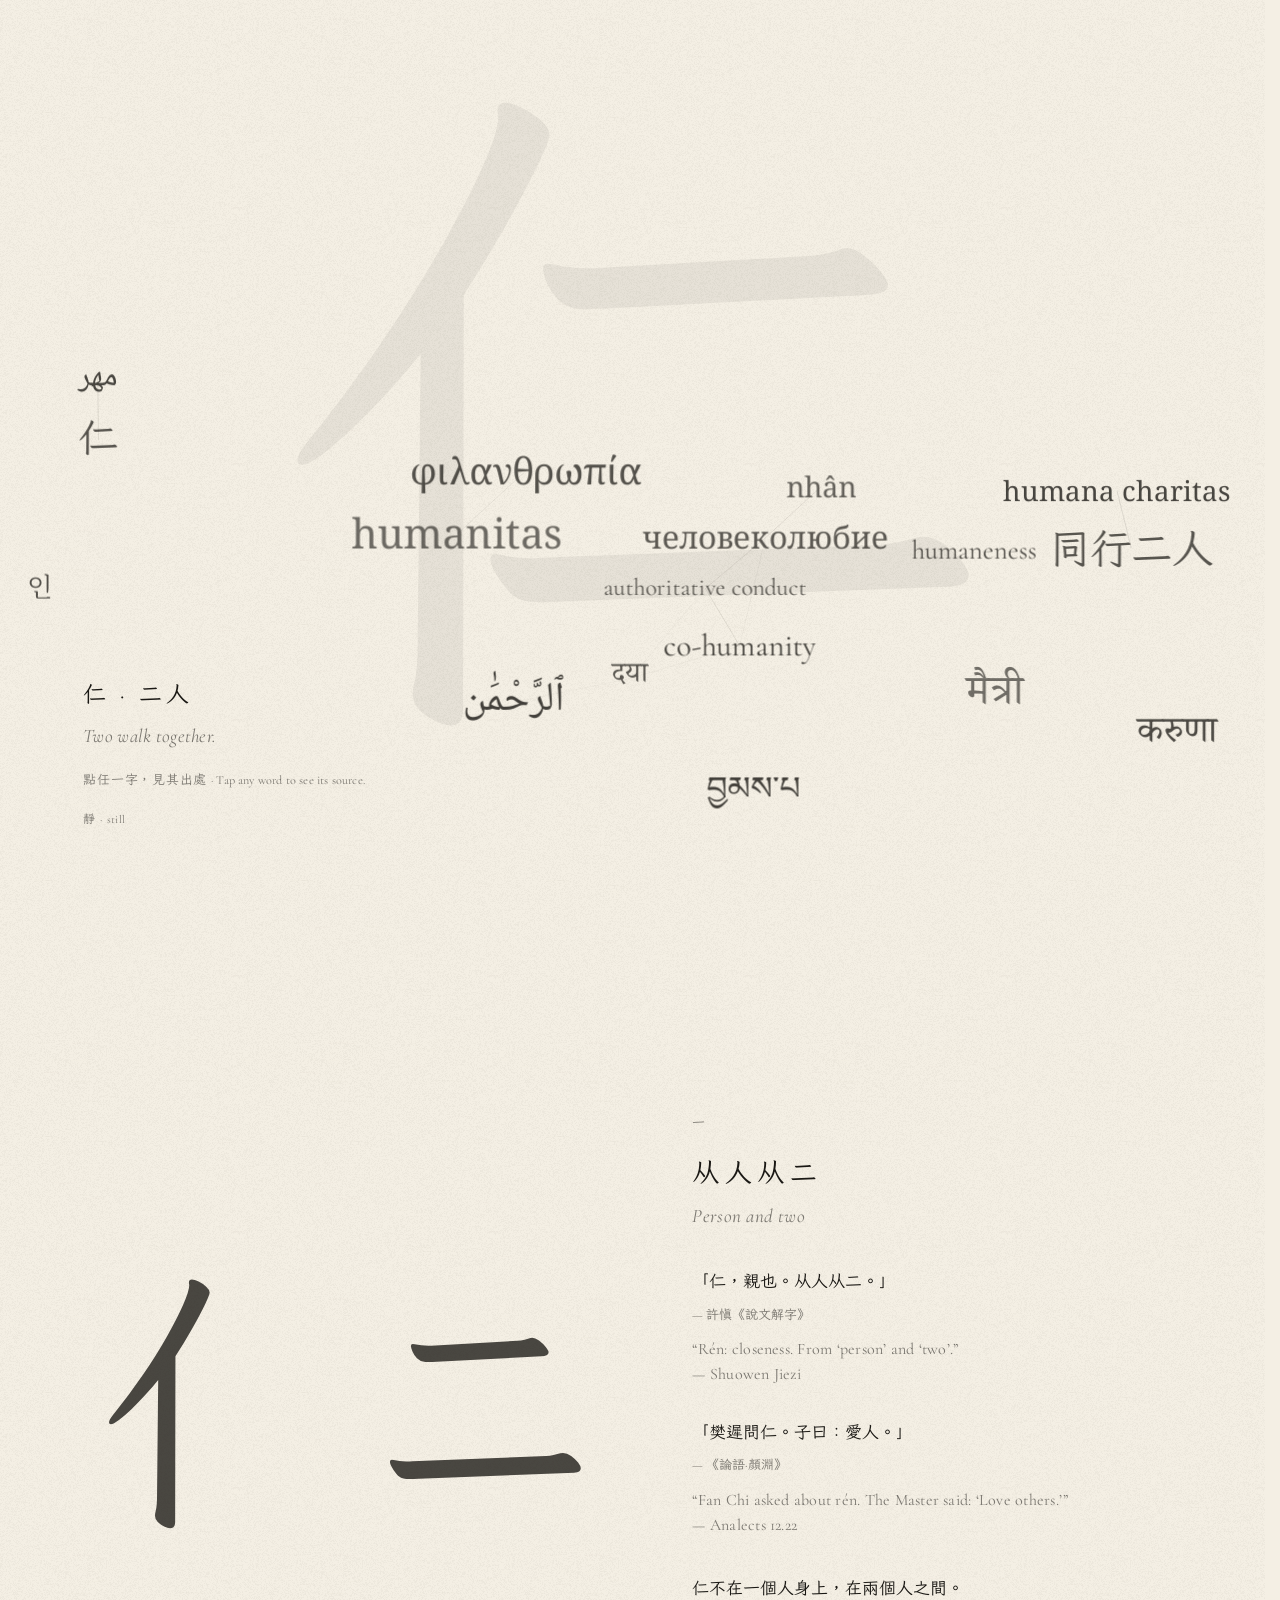
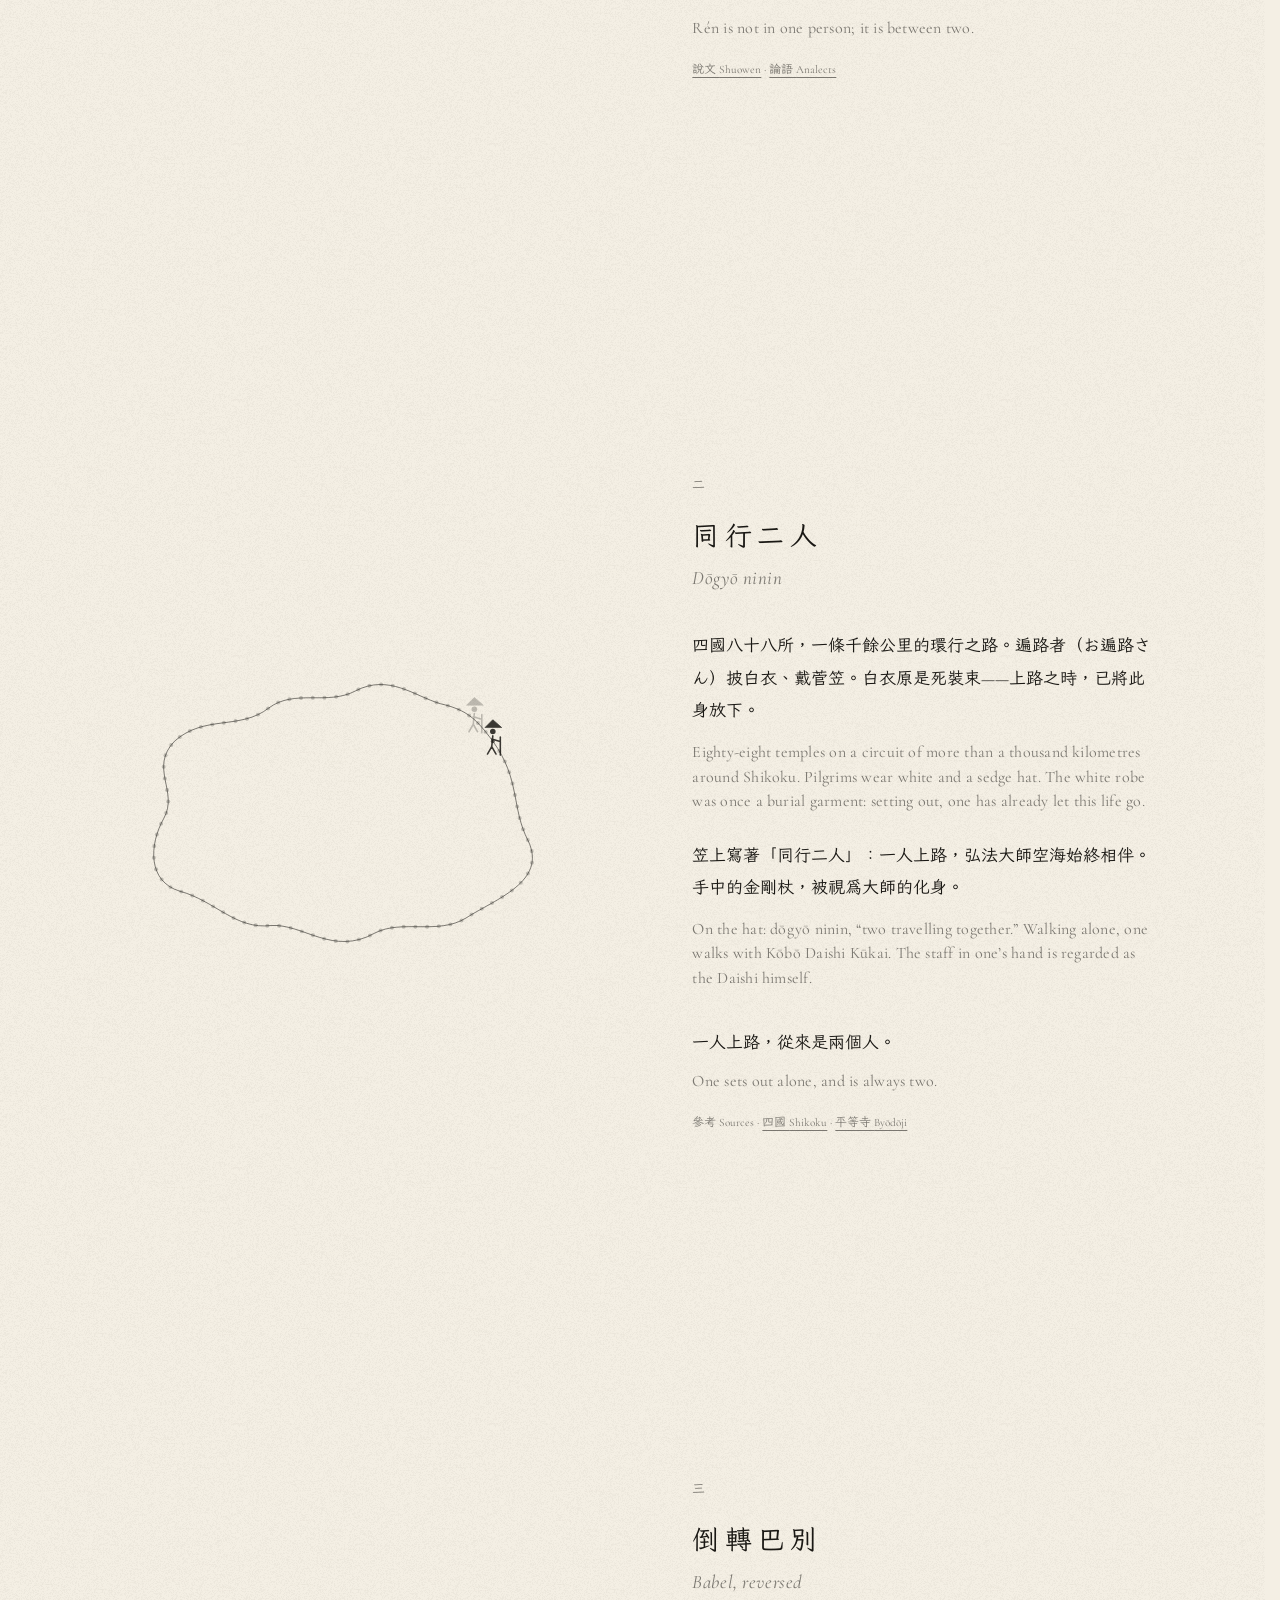
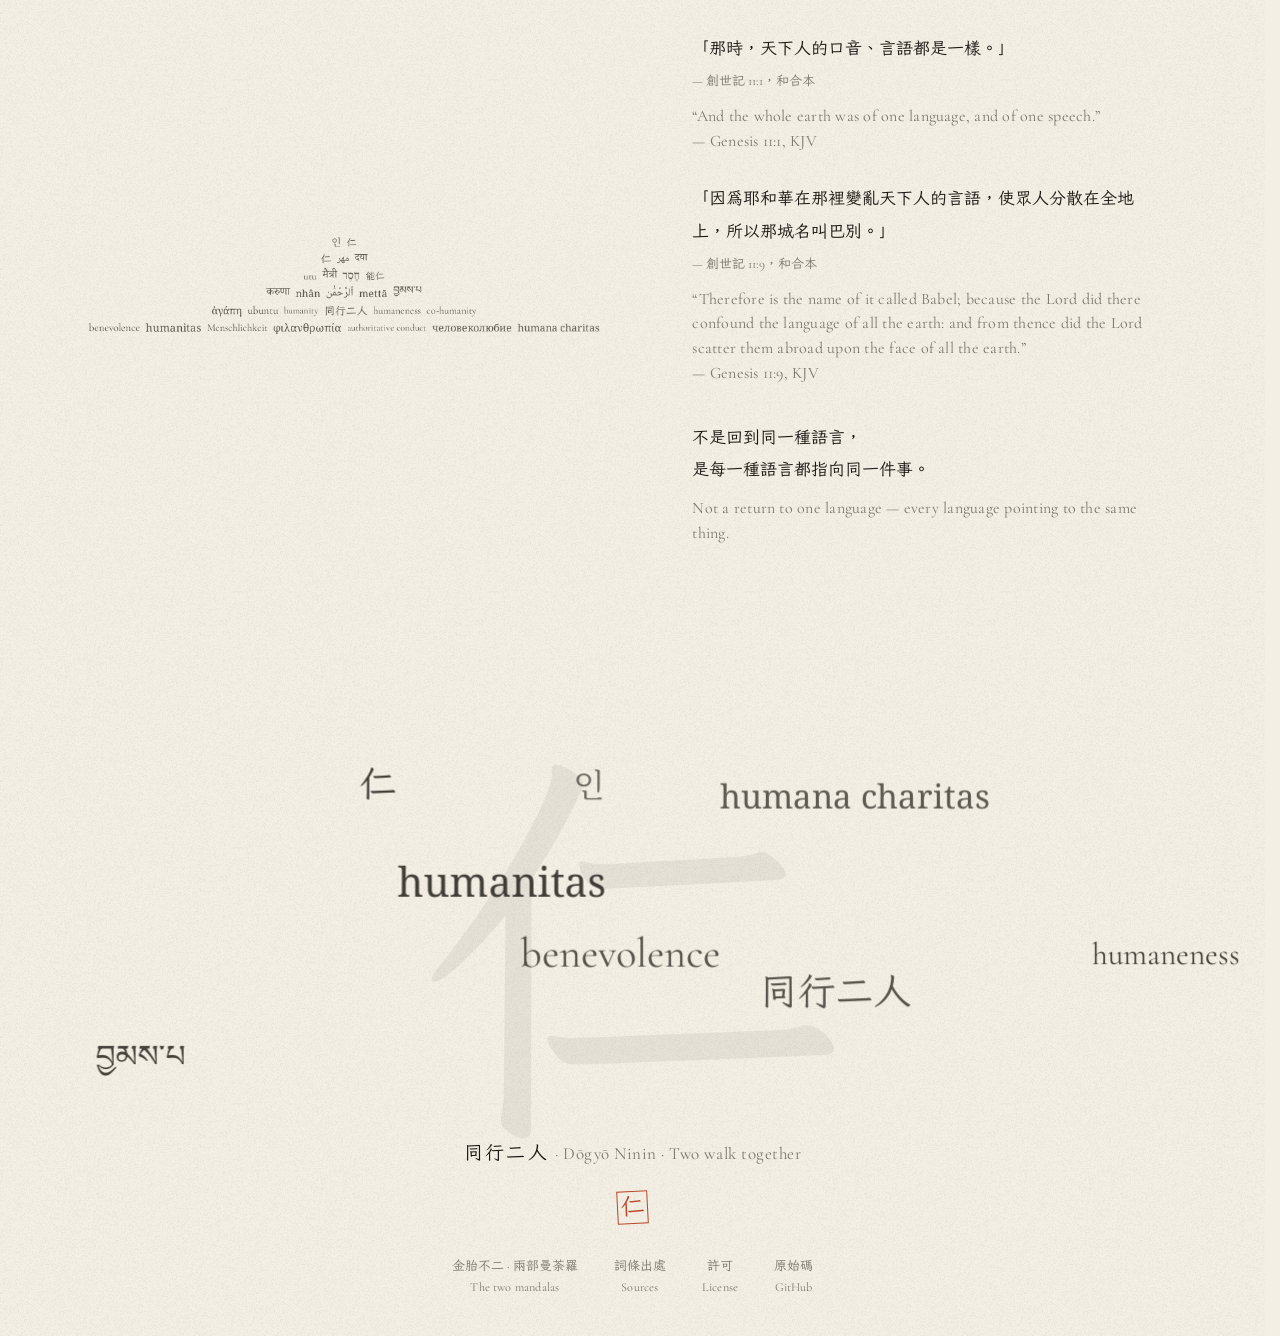
==== index.html @ 0b252ec6 "仁 · 二人：首版單頁與 28 條查證詞條 - 沉石首屏：沉於紙下的「仁」、DOM 浮字、細墨相遇線、靠近則諸語聚來、仁字浮現 - 點字見源：卡片／手機抽屜，關係標籤（本字・對譯・近義）與逐條出處 -" ====
<!doctype html>
<html lang="zh-Hant">
<head>
  <meta charset="utf-8">
  <meta name="viewport" content="width=device-width, initial-scale=1, viewport-fit=cover">
  <title>仁 · 二人 — oneness.ren</title>
  <meta name="description" content="仁在兩人之間。同行二人，諸語相遇，各自保有其聲。Rén lives between two. Many languages, each with its own voice. Two walk together.">
  <meta name="theme-color" content="#f4efe4" media="(prefers-color-scheme: light)">
  <meta name="theme-color" content="#0e0d0b" media="(prefers-color-scheme: dark)">
  <!-- 接域 oneness.ren 後改回 https://oneness.ren/ -->
  <link rel="canonical" href="https://hosuke.github.io/oneness-ren/">
  <meta property="og:type" content="website">
  <meta property="og:locale" content="zh_TW">
  <meta property="og:title" content="仁 · 二人 — oneness.ren">
  <meta property="og:description" content="仁在兩人之間。同行二人。Rén lives between two. Two walk together.">
  <meta property="og:url" content="https://hosuke.github.io/oneness-ren/">
  <meta property="og:image" content="https://hosuke.github.io/oneness-ren/assets/og.png">
  <meta property="og:image:width" content="1200">
  <meta property="og:image:height" content="630">
  <meta property="og:image:alt" content="沉在紙下的仁 · Rén beneath the paper">
  <meta name="twitter:card" content="summary_large_image">
  <meta name="twitter:title" content="仁 · 二人 — oneness.ren">
  <meta name="twitter:description" content="仁在兩人之間。同行二人。Rén lives between two. Two walk together.">
  <meta name="twitter:image" content="https://hosuke.github.io/oneness-ren/assets/og.png">
  <link rel="icon" href="data:image/svg+xml,%3Csvg xmlns='http://www.w3.org/2000/svg' viewBox='0 0 48 48'%3E%3Crect x='2' y='2' width='44' height='44' rx='1' fill='%23b8472a'/%3E%3Ctext x='24' y='35' text-anchor='middle' font-size='35' font-family='serif' fill='%23f4efe4'%3E仁%3C/text%3E%3C/svg%3E">
  <link rel="preconnect" href="https://fonts.googleapis.com">
  <link rel="preconnect" href="https://fonts.gstatic.com" crossorigin>
  <link rel="stylesheet" href="css/style.css">
  <script type="module" src="js/main.js"></script>
</head>
<body data-page="home">
  <a class="skip-link" href="#chapter-1">讀正文 · <span lang="en">Read the chapters</span></a>
  <section class="sr-only entry-access" aria-label="詞條 · Entries">
    <h2>詞條 · <span lang="en">Entries</span></h2>
    <ul id="entry-list"></ul>
  </section>
  <main>
    <section id="hero" class="float-scene hero" aria-label="沉石 · The submerged stone">
      <svg class="stone" viewBox="0 0 1000 1000" aria-hidden="true"><text x="500" y="500" dy=".34em" text-anchor="middle">仁</text></svg>
      <svg class="stone-glow" viewBox="0 0 1000 1000" aria-hidden="true"><line x1="270" y1="805" x2="750" y2="805" vector-effect="non-scaling-stroke"/></svg>
      <canvas class="threads" aria-hidden="true"></canvas>
      <div class="floats" aria-hidden="true"></div>
      <div class="scene-caption hero-caption">
        <h1>仁 · 二人</h1>
        <p lang="en" class="en">Two walk together.</p>
        <p class="scene-hint">點任一字，見其出處 <span class="en" lang="en">· Tap any word to see its source.</span></p>
        <button type="button" class="motion-toggle" aria-pressed="false"><span class="zh">靜</span> · <span class="en" lang="en">still</span></button>
      </div>
      <noscript><p class="no-script">請啟用 JavaScript 以見浮字與出處。<span lang="en">Enable JavaScript to explore the words and their sources.</span></p></noscript>
    </section>

    <section id="chapter-1" class="chapter" aria-labelledby="chapter-1-title">
      <div class="chapter-visual" aria-hidden="true"></div>
      <div class="chapter-copy">
        <p class="chapter-number" aria-hidden="true">一</p>
        <h2 id="chapter-1-title">从人从二<span class="en" lang="en">Person and two</span></h2>
        <blockquote>
          <p>「仁，親也。从人从二。」</p>
          <cite>— 許慎《說文解字》</cite>
          <p class="en" lang="en">“Rén: closeness. From ‘person’ and ‘two’.”<br>— Shuowen Jiezi</p>
        </blockquote>
        <blockquote>
          <p>「樊遲問仁。子曰：愛人。」</p>
          <cite>— 《論語·顏淵》</cite>
          <p class="en" lang="en">“Fan Chi asked about rén. The Master said: ‘Love others.’”<br>— Analects 12.22</p>
        </blockquote>
        <p class="chapter-thought">仁不在一個人身上，在兩個人之間。<span class="en" lang="en">Rén is not in one person; it is between two.</span></p>
        <p class="chapter-reference"><a href="https://zh.wikisource.org/wiki/說文解字/08" target="_blank" rel="noopener">說文 <span lang="en">Shuowen</span></a><span aria-hidden="true"> · </span><a href="https://zh.wikisource.org/wiki/論語/顏淵第十二" target="_blank" rel="noopener">論語 <span lang="en">Analects</span></a></p>
      </div>
    </section>

    <section id="chapter-2" class="chapter" aria-labelledby="chapter-2-title">
      <div class="chapter-visual" aria-hidden="true"></div>
      <div class="chapter-copy">
        <p class="chapter-number" aria-hidden="true">二</p>
        <h2 id="chapter-2-title">同行二人<span class="en" lang="en">Dōgyō ninin</span></h2>
        <p>四國八十八所，一條千餘公里的環行之路。遍路者（<span lang="ja">お遍路さん</span>）披白衣、戴菅笠。白衣原是死裝束——上路之時，已將此身放下。</p>
        <p class="en" lang="en">Eighty-eight temples on a circuit of more than a thousand kilometres around Shikoku. Pilgrims wear white and a sedge hat. The white robe was once a burial garment: setting out, one has already let this life go.</p>
        <p>笠上寫著「同行二人」：一人上路，弘法大師空海始終相伴。手中的金剛杖，被視為大師的化身。</p>
        <p class="en" lang="en">On the hat: dōgyō ninin, “two travelling together.” Walking alone, one walks with Kōbō Daishi Kūkai. The staff in one’s hand is regarded as the Daishi himself.</p>
        <p class="chapter-thought">一人上路，從來是兩個人。<span class="en" lang="en">One sets out alone, and is always two.</span></p>
        <p class="chapter-reference">參考 <span lang="en">Sources</span> · <a href="https://shikoku-tourism.com/en/shikoku-henro/shikoku-henro" target="_blank" rel="noopener">四國 <span lang="en">Shikoku</span></a> · <a href="https://byodoji.online/articles/shikoku88/ohenro" target="_blank" rel="noopener">平等寺 <span lang="en">Byōdōji</span></a></p>
      </div>
    </section>

    <section id="chapter-3" class="chapter" aria-labelledby="chapter-3-title">
      <div class="chapter-visual" aria-hidden="true"></div>
      <div class="chapter-copy">
        <p class="chapter-number" aria-hidden="true">三</p>
        <h2 id="chapter-3-title">倒轉巴別<span class="en" lang="en">Babel, reversed</span></h2>
        <blockquote>
          <p>「那時，天下人的口音、言語都是一樣。」</p>
          <cite>— 創世記 11:1，和合本</cite>
          <p class="en" lang="en">“And the whole earth was of one language, and of one speech.”<br>— Genesis 11:1, KJV</p>
        </blockquote>
        <blockquote>
          <p>「因為耶和華在那裡變亂天下人的言語，使眾人分散在全地上，所以那城名叫巴別。」</p>
          <cite>— 創世記 11:9，和合本</cite>
          <p class="en" lang="en">“Therefore is the name of it called Babel; because the Lord did there confound the language of all the earth: and from thence did the Lord scatter them abroad upon the face of all the earth.”<br>— Genesis 11:9, KJV</p>
        </blockquote>
        <p class="chapter-thought">不是回到同一種語言，<br>是每一種語言都指向同一件事。<span class="en" lang="en">Not a return to one language — every language pointing to the same thing.</span></p>
      </div>
    </section>

    <section id="closing" class="float-scene closing" aria-label="同行 · Walking together">
      <svg class="stone" viewBox="0 0 1000 1000" aria-hidden="true"><text x="500" y="500" dy=".34em" text-anchor="middle">仁</text></svg>
      <svg class="stone-glow" viewBox="0 0 1000 1000" aria-hidden="true"><line x1="270" y1="805" x2="750" y2="805" vector-effect="non-scaling-stroke"/></svg>
      <canvas class="threads" aria-hidden="true"></canvas>
      <div class="floats" aria-hidden="true"></div>
      <footer class="scene-caption closing-caption">
        <p class="closing-line">同行二人 <span class="en" lang="en">· Dōgyō Ninin · Two walk together</span></p>
        <span class="seal" aria-label="仁 · Rén">仁</span>
        <nav class="footer-links" aria-label="延伸閱讀 · Further reading">
          <a href="https://hosuke.github.io/mandala/">金胎不二 · 兩部曼荼羅<span class="en" lang="en">The two mandalas</span></a>
          <a href="sources.html">詞條出處<span class="en" lang="en">Sources</span></a>
          <a href="https://github.com/Hosuke/oneness-ren/blob/main/LICENSE">許可<span class="en" lang="en">License</span></a>
          <a href="https://github.com/Hosuke/oneness-ren">原始碼<span class="en" lang="en">GitHub</span></a>
        </nav>
      </footer>
    </section>
  </main>
</body>
</html>
---- css/style.css ----
:root {
  color-scheme: light dark;
  --paper: #f4efe4;
  --ink: #1a1814;
  --ink-soft: rgba(26,24,20,.55);
  --vermilion: #b8472a;
  --stone-ink: var(--ink);
  --hairline: rgba(26,24,20,.18);
  --zh-font: 'LXGW WenKai TC', 'Kaiti TC', 'STKaiti', 'KaiTi', serif;
  --latin-font: 'Cormorant Garamond', 'Noto Serif', Georgia, serif;
}
@media (prefers-color-scheme: dark) {
  :root {
    --paper: #0e0d0b;
    --ink: #e9e2cf;
    --ink-soft: rgba(233,226,207,.55);
    --stone-ink: rgba(216,179,106,1);
    --hairline: rgba(233,226,207,.2);
  }
}
* { box-sizing: border-box; }
html { background: var(--paper); scrollbar-gutter: stable; }
body { margin: 0; background: var(--paper); color: var(--ink); font: 17px/1.9 'Cormorant Garamond', 'LXGW WenKai TC', 'Noto Serif', 'Kaiti TC', serif; }
button, a { -webkit-tap-highlight-color: transparent; }
button { font: inherit; color: inherit; }
button, a { touch-action: manipulation; }
button { cursor: pointer; }
a { color: inherit; text-decoration-thickness: .5px; text-underline-offset: .3em; }
a:hover { text-decoration-thickness: 1px; }
:focus-visible { outline: 1px solid var(--ink-soft); outline-offset: 6px; }
p { margin: 0 0 1em; }
h1, h2 { font-weight: 400; }
.en, :lang(en) { font-family: var(--latin-font); }
.en { color: var(--ink-soft); font-size: .94em; line-height: 1.55; letter-spacing: .015em; }
.roman { font-family: var(--latin-font); font-style: italic; color: var(--ink-soft); }
:lang(hi), :lang(sa), :lang(mr), :lang(ne) { font-family: 'Noto Serif Devanagari', 'Kohinoor Devanagari', serif; }
:lang(bo), :lang(dz) { font-family: 'Noto Serif Tibetan', 'Kailasa', serif; }
:lang(ar), :lang(fa), :lang(ur) { font-family: 'Noto Naskh Arabic', 'Geeza Pro', serif; }
:lang(he), :lang(yi) { font-family: 'Noto Serif Hebrew', 'New Peninim MT', serif; }
:lang(el), :lang(grc), :lang(ru), :lang(uk), :lang(bg), :lang(sr), :lang(vi), :lang(pi), :lang(la) { font-family: 'Noto Serif', Georgia, serif; }
:lang(ko) { font-family: 'Noto Serif KR', 'AppleMyungjo', serif; }
:lang(ja) { font-family: var(--zh-font), 'Hiragino Mincho ProN', serif; }
[hidden] { display: none !important; }
.sr-only { position: absolute; width: 1px; height: 1px; padding: 0; margin: -1px; overflow: hidden; clip-path: inset(50%); white-space: nowrap; border: 0; }
.entry-access:focus-within { position: fixed; inset: 20px auto auto 20px; z-index: 20; width: min(420px, calc(100vw - 40px)); height: auto; max-height: 70vh; padding: 16px 24px; margin: 0; overflow: auto; clip-path: none; white-space: normal; background: var(--paper); border: 1px solid var(--ink-soft); }
.entry-access h2 { margin: 0 0 12px; font-size: 18px; }
.entry-access ul { margin: 0; padding: 0; list-style: none; }
.entry-access button { display: block; width: 100%; padding: 10px 0; background: none; text-align: start; border: 0; font-size: 15px; }
.skip-link { position: fixed; left: 24px; top: -120px; z-index: 25; padding: 12px 20px; background: var(--paper); border: 1px solid var(--ink-soft); }
.skip-link:focus { top: 20px; }
.float-scene { position: relative; isolation: isolate; overflow: hidden; }
.hero { height: 100vh; height: 100svh; }
.stone, .stone-glow { position: absolute; top: 47%; left: 50%; width: min(80vh, 94vw); width: min(80svh, 94vw); height: min(80vh, 94vw); height: min(80svh, 94vw); transform: translate(-50%, -50%); pointer-events: none; }
.stone { opacity: 0; fill: var(--stone-ink); }
.stone text { font-family: var(--zh-font); font-size: 1000px; }
.stone-glow { opacity: 0; fill: none; stroke: var(--vermilion); stroke-width: 1px; }
.threads, .floats { position: absolute; inset: 0; width: 100%; height: 100%; }
.threads { pointer-events: none; }
.w { position: absolute; inset: 0 auto auto 0; display: block; width: max-content; line-height: 1.25; cursor: pointer; user-select: text; touch-action: pan-y; transform-origin: center; will-change: transform; }
.w.is-frozen { z-index: 2; }
.scene-caption { position: absolute; z-index: 3; }
.hero-caption { left: max(6.5vw, 28px); bottom: max(7vh, 38px); pointer-events: none; }
.hero-caption h1 { margin: 0; font-size: 23px; letter-spacing: .2em; }
.hero-caption > .en { margin: 3px 0 17px; font-size: 19px; font-style: italic; }
.scene-hint { margin: 0; font-size: 13px; color: var(--ink-soft); letter-spacing: .06em; }
.scene-hint .en { font-size: .94em; letter-spacing: .015em; }
.motion-toggle { pointer-events: auto; margin: 10px 0 0 -8px; padding: 6px 8px; border: 0; background: none; font-size: 12px; color: var(--ink-soft); letter-spacing: .08em; }
.motion-toggle .en { font-size: .94em; }
.motion-toggle:hover, .motion-toggle[aria-pressed="true"] { color: var(--ink); }
.no-script { position: absolute; left: 6vw; top: 10vh; max-width: 350px; font-size: 14px; }
.no-script span { display: block; color: var(--ink-soft); }
.chapter { width: min(1220px, 100%); margin: auto; padding: 110px 54px; min-height: 112vh; display: grid; grid-template-columns: minmax(0, 1.08fr) minmax(0, 1fr); align-items: center; gap: 80px; }
.chapter-visual { position: relative; aspect-ratio: 1; min-width: 0; overflow: hidden; }
.chapter-svg { display: block; width: 100%; height: 100%; color: var(--ink); }
.ren-components { opacity: .78; }
.chapter-copy { max-width: 465px; }
.chapter-number { margin: 0 0 15px; font-size: 13px; color: var(--ink-soft); }
.chapter h2 { margin: 0 0 36px; font-size: 27px; letter-spacing: .2em; line-height: 1.65; }
.chapter h2 .en { display: block; margin-top: 4px; font-size: 19px; letter-spacing: .03em; font-style: italic; }
.chapter-copy > p { margin-bottom: 17px; }
.chapter-copy > p.en { margin-top: -5px; margin-bottom: 26px; }
blockquote { margin: 0 0 30px; }
blockquote p { margin: 0 0 4px; }
blockquote cite { display: block; margin: 0 0 10px; color: var(--ink-soft); font-size: 13px; font-style: normal; }
blockquote .en { font-size: 16px; }
.chapter-thought { margin-top: 36px; }
.chapter-thought .en { display: block; margin-top: 10px; }
.chapter-reference { color: var(--ink-soft); font-size: 12px; }
.chapter-reference :lang(en) { font-size: .94em; }
.babel-stage { position: absolute; left: 50%; top: 50%; width: 500px; height: 500px; transform-origin: center; }
.babel-brick { position: absolute; left: 0; top: 0; display: block; white-space: nowrap; line-height: 1.4; will-change: transform; color: var(--ink); }
.babel-ren { position: absolute; left: 120px; top: 15px; width: 260px; text-align: center; font-family: var(--zh-font); font-size: 260px; line-height: 1.1; color: var(--stone-ink); opacity: 0; }
.closing { height: 68vh; height: 68svh; }
.closing .stone, .closing .stone-glow { top: 38%; width: min(48vh, 80vw); height: min(48vh, 80vw); }
.closing-caption { bottom: max(38px, env(safe-area-inset-bottom)); left: 8%; right: 8%; text-align: center; }
.closing-line { font-size: 19px; letter-spacing: .12em; }
.closing-line .en { font-size: 17px; letter-spacing: .03em; }
.seal { display: block; width: 31px; height: 33px; margin: 20px auto 30px; border: 1px solid var(--vermilion); color: var(--vermilion); font-size: 24px; line-height: 29px; transform: rotate(-3deg); }
.footer-links { display: flex; justify-content: center; align-items: flex-start; gap: 36px; }
.footer-links a { font-size: 13px; text-decoration: none; color: var(--ink-soft); }
.footer-links a:hover { text-decoration: underline; }
.footer-links .en { display: block; font-size: .94em; }
.card-layer { position: fixed; inset: 0; z-index: 50; }
.card-backdrop { position: absolute; inset: 0; background: transparent; }
.word-card { position: absolute; width: 355px; max-height: calc(100vh - 40px); overflow-y: auto; overscroll-behavior: contain; padding: 32px; background: var(--paper); border: 1px solid var(--ink-soft); opacity: 0; transform: translateY(6px); transition: opacity .3s ease, transform .3s ease; scrollbar-width: thin; }
.is-open .word-card { opacity: 1; transform: translateY(0); }
.card-close { display: block; margin: -14px -12px 0 auto; border: 0; padding: 9px 12px; background: none; font-size: 13px; color: var(--ink-soft); }
.card-close .en { font-size: .94em; }
.card-word { margin: 0; font-size: 58px; line-height: 1.3; overflow-wrap: anywhere; }
.card-content > .roman { margin: 0 0 16px; font-size: 22px; }
.card-language { font-size: 13px; margin-bottom: 18px; }
.card-language .en { display: inline; margin-left: 10px; font-size: .94em; }
.card-gloss .en, .card-note .en { display: block; margin-top: 7px; }
.card-gloss { font-size: 16px; }
.relation-tag { display: inline-block; margin: 19px 0 6px; border: 1px solid var(--hairline); padding: 2px 8px; font-size: 13px; line-height: 1.7; }
.relation-tag .en { display: inline; font-size: .94em; }
.card-note { color: var(--ink-soft); font-size: 12px; margin-top: 12px; }
.source-heading { margin-top: 22px; font-size: 13px; }
.source-heading .en { display: inline; margin-left: 8px; font-size: .94em; }
.source-list { list-style: none; margin: 9px 0 0; padding: 0; font-size: 13px; }
.source-list li + li { margin-top: 12px; }
.source-quote { display: block; margin: 5px 0 0; font-size: 12px; font-style: italic; color: var(--ink-soft); }
.source-quote::before, .source-quote::after { content: ''; }
.source-quote.q-cjk { font-style: normal; }
.drawer-handle { display: none; }
.sources-page { max-width: 1380px; margin: auto; padding: 55px 7vw 45px; }
.back-link { font-size: 14px; text-decoration: none; color: var(--ink-soft); }
.sources-page header { max-width: 650px; margin: 75px 0 60px; }
.sources-page h1 { margin: 0 0 34px; font-size: 30px; letter-spacing: .17em; }
.sources-page h1 .en { display: block; margin-top: 4px; font-size: 21px; font-style: italic; letter-spacing: .04em; }
.source-table-wrap { width: 100%; overflow-x: auto; }
.source-table { width: 100%; min-width: 920px; border-collapse: collapse; text-align: start; }
.source-table th, .source-table td { padding: 20px 20px 20px 0; vertical-align: top; border-bottom: 1px solid var(--hairline); font-size: 14px; font-weight: 400; }
.source-table th { font-size: 13px; white-space: nowrap; color: var(--ink-soft); text-align: start; }
.source-table .en { display: block; margin-top: 5px; }
.source-table .table-word { font-size: 36px; }
.source-table .relation-tag { margin: 0; min-width: 125px; }
.source-table .relation-tag .en { display: inline; }
.source-table .source-list { margin-top: 0; min-width: 220px; }
.source-table td:nth-child(5) { min-width: 230px; max-width: 290px; }
.sources-footer { margin-top: 70px; color: var(--ink-soft); font-size: 13px; }
@media (max-width: 900px) and (min-width: 720px) {
  .chapter { gap: 35px; padding-inline: 34px; }
}
@media (max-width: 719px) {
  html { scrollbar-gutter: auto; }
  body { font-size: 16px; }
  .hero-caption { left: 28px; right: 24px; bottom: max(46px, env(safe-area-inset-bottom)); }
  .hero-caption h1 { font-size: 21px; }
  .scene-hint { max-width: 270px; font-size: 13px; }
  .scene-hint .en { display: block; margin-top: 3px; font-size: .94em; }
  .stone, .stone-glow { top: 43%; }
  .chapter { min-height: 0; padding: 76px 28px 65px; display: flex; flex-direction: column; gap: 28px; }
  .chapter-visual { width: 100%; max-width: 420px; }
  .chapter-copy { width: 100%; max-width: 460px; }
  .chapter h2 { margin-bottom: 28px; font-size: 24px; }
  .chapter h2 .en { font-size: 18px; }
  .chapter-number { margin-bottom: 10px; }
  .chapter-thought { margin-top: 30px; }
  .closing-caption { left: 25px; right: 25px; bottom: 32px; }
  .closing-line { font-size: 18px; }
  .closing-line .en { display: block; margin-top: 5px; font-size: 16px; }
  .footer-links { flex-wrap: wrap; gap: 20px 27px; }
  .footer-links a:first-child { flex-basis: 100%; }
  .seal { margin: 19px auto 25px; }
  .word-card { width: 100%; inset: auto 0 0; max-height: 70vh; max-height: 70svh; padding: 18px 28px calc(26px + env(safe-area-inset-bottom)); border-width: 1px 0 0; transform: translateY(100%); }
  .card-backdrop { background: var(--paper); opacity: .42; }
  .drawer-handle { display: block; width: 32px; height: 2px; margin: -5px auto 14px; background: var(--ink-soft); touch-action: none; }
  .card-word { font-size: 52px; }
  .card-close { margin-top: -15px; }
  .sources-page { padding: 35px 26px; }
  .sources-page header { margin-top: 55px; }
}
@media (prefers-reduced-motion: reduce) {
  *, *::before, *::after { scroll-behavior: auto !important; transition: none !important; animation: none !important; }
  .stone { opacity: .08; }
  .w, .babel-brick { will-change: auto; }
}
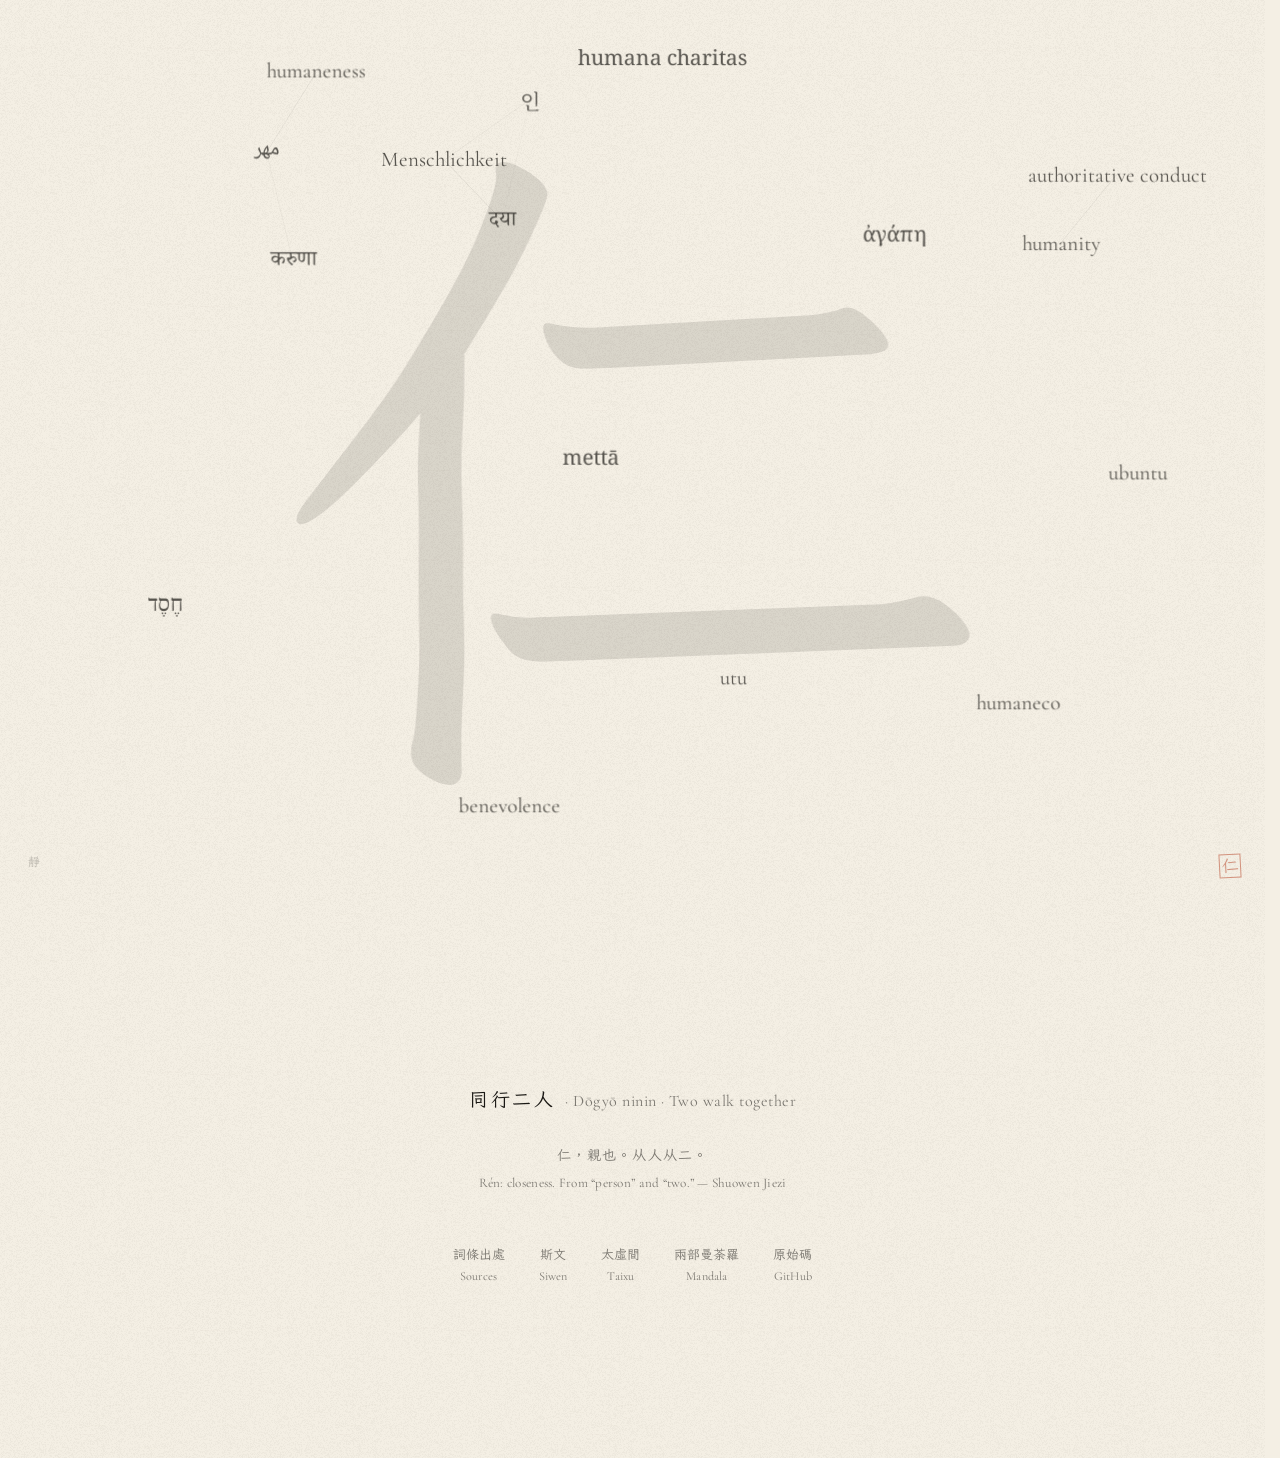
==== commit 06699304: "一屏水面：仁在水下，諸語在水上 執則薄，化則厚；仁者靜。 - 首屏只一片水：水下之仁以 canvas 分條波動；一動，水紋亂，仁散為二影而淡；   一靜，水自平，二影合一，仁緩緩浮現（入屏不動約十秒即" ====
--- a/index.html
+++ b/index.html
@@ -29,95 +29,31 @@
   <script type="module" src="js/main.js"></script>
 </head>
 <body data-page="home">
-  <a class="skip-link" href="#chapter-1">讀正文 · <span lang="en">Read the chapters</span></a>
   <section class="sr-only entry-access" aria-label="詞條 · Entries">
     <h2>詞條 · <span lang="en">Entries</span></h2>
     <ul id="entry-list"></ul>
   </section>
   <main>
-    <section id="hero" class="float-scene hero" aria-label="沉石 · The submerged stone">
-      <svg class="stone" viewBox="0 0 1000 1000" aria-hidden="true"><text x="500" y="500" dy=".34em" text-anchor="middle">仁</text></svg>
-      <svg class="stone-glow" viewBox="0 0 1000 1000" aria-hidden="true"><line x1="270" y1="805" x2="750" y2="805" vector-effect="non-scaling-stroke"/></svg>
-      <canvas class="threads" aria-hidden="true"></canvas>
+    <section id="water" class="water" aria-label="仁 · 二人">
+      <h1 class="sr-only">仁 · 二人 <span lang="en">— Rén: two people</span></h1>
+      <canvas class="depth" aria-hidden="true"></canvas>
+      <canvas class="surface" aria-hidden="true"></canvas>
       <div class="floats" aria-hidden="true"></div>
-      <div class="scene-caption hero-caption">
-        <h1>仁 · 二人</h1>
-        <p lang="en" class="en">Two walk together.</p>
-        <p class="scene-hint">點任一字，見其出處 <span class="en" lang="en">· Tap any word to see its source.</span></p>
-        <button type="button" class="motion-toggle" aria-pressed="false"><span class="zh">靜</span> · <span class="en" lang="en">still</span></button>
-      </div>
-      <noscript><p class="no-script">請啟用 JavaScript 以見浮字與出處。<span lang="en">Enable JavaScript to explore the words and their sources.</span></p></noscript>
-    </section>
-
-    <section id="chapter-1" class="chapter" aria-labelledby="chapter-1-title">
-      <div class="chapter-visual" aria-hidden="true"></div>
-      <div class="chapter-copy">
-        <p class="chapter-number" aria-hidden="true">一</p>
-        <h2 id="chapter-1-title">从人从二<span class="en" lang="en">Person and two</span></h2>
-        <blockquote>
-          <p>「仁，親也。从人从二。」</p>
-          <cite>— 許慎《說文解字》</cite>
-          <p class="en" lang="en">“Rén: closeness. From ‘person’ and ‘two’.”<br>— Shuowen Jiezi</p>
-        </blockquote>
-        <blockquote>
-          <p>「樊遲問仁。子曰：愛人。」</p>
-          <cite>— 《論語·顏淵》</cite>
-          <p class="en" lang="en">“Fan Chi asked about rén. The Master said: ‘Love others.’”<br>— Analects 12.22</p>
-        </blockquote>
-        <p class="chapter-thought">仁不在一個人身上，在兩個人之間。<span class="en" lang="en">Rén is not in one person; it is between two.</span></p>
-        <p class="chapter-reference"><a href="https://zh.wikisource.org/wiki/說文解字/08" target="_blank" rel="noopener">說文 <span lang="en">Shuowen</span></a><span aria-hidden="true"> · </span><a href="https://zh.wikisource.org/wiki/論語/顏淵第十二" target="_blank" rel="noopener">論語 <span lang="en">Analects</span></a></p>
-      </div>
-    </section>
-
-    <section id="chapter-2" class="chapter" aria-labelledby="chapter-2-title">
-      <div class="chapter-visual" aria-hidden="true"></div>
-      <div class="chapter-copy">
-        <p class="chapter-number" aria-hidden="true">二</p>
-        <h2 id="chapter-2-title">同行二人<span class="en" lang="en">Dōgyō ninin</span></h2>
-        <p>四國八十八所，一條千餘公里的環行之路。遍路者（<span lang="ja">お遍路さん</span>）披白衣、戴菅笠。白衣原是死裝束——上路之時，已將此身放下。</p>
-        <p class="en" lang="en">Eighty-eight temples on a circuit of more than a thousand kilometres around Shikoku. Pilgrims wear white and a sedge hat. The white robe was once a burial garment: setting out, one has already let this life go.</p>
-        <p>笠上寫著「同行二人」：一人上路，弘法大師空海始終相伴。手中的金剛杖，被視為大師的化身。</p>
-        <p class="en" lang="en">On the hat: dōgyō ninin, “two travelling together.” Walking alone, one walks with Kōbō Daishi Kūkai. The staff in one’s hand is regarded as the Daishi himself.</p>
-        <p class="chapter-thought">一人上路，從來是兩個人。<span class="en" lang="en">One sets out alone, and is always two.</span></p>
-        <p class="chapter-reference">參考 <span lang="en">Sources</span> · <a href="https://shikoku-tourism.com/en/shikoku-henro/shikoku-henro" target="_blank" rel="noopener">四國 <span lang="en">Shikoku</span></a> · <a href="https://byodoji.online/articles/shikoku88/ohenro" target="_blank" rel="noopener">平等寺 <span lang="en">Byōdōji</span></a></p>
-      </div>
-    </section>
-
-    <section id="chapter-3" class="chapter" aria-labelledby="chapter-3-title">
-      <div class="chapter-visual" aria-hidden="true"></div>
-      <div class="chapter-copy">
-        <p class="chapter-number" aria-hidden="true">三</p>
-        <h2 id="chapter-3-title">倒轉巴別<span class="en" lang="en">Babel, reversed</span></h2>
-        <blockquote>
-          <p>「那時，天下人的口音、言語都是一樣。」</p>
-          <cite>— 創世記 11:1，和合本</cite>
-          <p class="en" lang="en">“And the whole earth was of one language, and of one speech.”<br>— Genesis 11:1, KJV</p>
-        </blockquote>
-        <blockquote>
-          <p>「因為耶和華在那裡變亂天下人的言語，使眾人分散在全地上，所以那城名叫巴別。」</p>
-          <cite>— 創世記 11:9，和合本</cite>
-          <p class="en" lang="en">“Therefore is the name of it called Babel; because the Lord did there confound the language of all the earth: and from thence did the Lord scatter them abroad upon the face of all the earth.”<br>— Genesis 11:9, KJV</p>
-        </blockquote>
-        <p class="chapter-thought">不是回到同一種語言，<br>是每一種語言都指向同一件事。<span class="en" lang="en">Not a return to one language — every language pointing to the same thing.</span></p>
-      </div>
-    </section>
-
-    <section id="closing" class="float-scene closing" aria-label="同行 · Walking together">
-      <svg class="stone" viewBox="0 0 1000 1000" aria-hidden="true"><text x="500" y="500" dy=".34em" text-anchor="middle">仁</text></svg>
-      <svg class="stone-glow" viewBox="0 0 1000 1000" aria-hidden="true"><line x1="270" y1="805" x2="750" y2="805" vector-effect="non-scaling-stroke"/></svg>
-      <canvas class="threads" aria-hidden="true"></canvas>
-      <div class="floats" aria-hidden="true"></div>
-      <footer class="scene-caption closing-caption">
-        <p class="closing-line">同行二人 <span class="en" lang="en">· Dōgyō Ninin · Two walk together</span></p>
-        <span class="seal" aria-label="仁 · Rén">仁</span>
-        <nav class="footer-links" aria-label="延伸閱讀 · Further reading">
-          <a href="https://hosuke.github.io/mandala/">金胎不二 · 兩部曼荼羅<span class="en" lang="en">The two mandalas</span></a>
-          <a href="sources.html">詞條出處<span class="en" lang="en">Sources</span></a>
-          <a href="https://github.com/Hosuke/oneness-ren/blob/main/LICENSE">許可<span class="en" lang="en">License</span></a>
-          <a href="https://github.com/Hosuke/oneness-ren">原始碼<span class="en" lang="en">GitHub</span></a>
-        </nav>
-      </footer>
+      <button type="button" class="motion-toggle" aria-pressed="false" aria-label="靜 · still"><span aria-hidden="true">靜</span></button>
+      <a class="seal" href="#below" aria-label="卷末 · below">仁</a>
+      <noscript><p class="no-script">仁 · 二人</p></noscript>
     </section>
   </main>
+  <footer id="below" class="below">
+    <p class="below-line">同行二人 <span class="en" lang="en">· Dōgyō ninin · Two walk together</span></p>
+    <p class="below-quote">仁，親也。从人从二。<span class="en" lang="en">Rén: closeness. From “person” and “two.” — Shuowen Jiezi</span></p>
+    <nav class="below-links" aria-label="行履 · Paths">
+      <a href="sources.html">詞條出處<span class="en" lang="en">Sources</span></a>
+      <a href="https://siwen.ink/">斯文<span class="en" lang="en">Siwen</span></a>
+      <a href="https://taixu.ink/">太虛間<span class="en" lang="en">Taixu</span></a>
+      <a href="https://hosuke.github.io/mandala/">兩部曼荼羅<span class="en" lang="en">Mandala</span></a>
+      <a href="https://github.com/Hosuke/oneness-ren">原始碼<span class="en" lang="en">GitHub</span></a>
+    </nav>
+  </footer>
 </body>
 </html>
--- a/css/style.css
+++ b/css/style.css
@@ -87,9 +87,6 @@
 .chapter-thought .en { display: block; margin-top: 10px; }
 .chapter-reference { color: var(--ink-soft); font-size: 12px; }
 .chapter-reference :lang(en) { font-size: .94em; }
-.babel-stage { position: absolute; left: 50%; top: 50%; width: 500px; height: 500px; transform-origin: center; }
-.babel-brick { position: absolute; left: 0; top: 0; display: block; white-space: nowrap; line-height: 1.4; will-change: transform; color: var(--ink); }
-.babel-ren { position: absolute; left: 120px; top: 15px; width: 260px; text-align: center; font-family: var(--zh-font); font-size: 260px; line-height: 1.1; color: var(--stone-ink); opacity: 0; }
 .closing { height: 68vh; height: 68svh; }
 .closing .stone, .closing .stone-glow { top: 38%; width: min(48vh, 80vw); height: min(48vh, 80vw); }
 .closing-caption { bottom: max(38px, env(safe-area-inset-bottom)); left: 8%; right: 8%; text-align: center; }
@@ -173,6 +170,29 @@
 }
 @media (prefers-reduced-motion: reduce) {
   *, *::before, *::after { scroll-behavior: auto !important; transition: none !important; animation: none !important; }
-  .stone { opacity: .08; }
-  .w, .babel-brick { will-change: auto; }
+  .w { will-change: auto; }
 }
+
+/* ── 水面 · the one screen ─────────────────────────── */
+.water { position: relative; height: 100vh; height: 100svh; overflow: hidden; isolation: isolate; cursor: default; }
+.water .depth, .water .surface, .water .floats { position: absolute; inset: 0; width: 100%; height: 100%; }
+.water .depth, .water .surface { pointer-events: none; }
+.water .w { opacity: 0; }
+.water .word-ink { display: block; transform-origin: center; transition: transform .8s cubic-bezier(.2,.7,.2,1); }
+.water .w.is-frozen .word-ink { transform: scale(1.3); }
+.water .motion-toggle { position: absolute; left: max(18px, env(safe-area-inset-left)); bottom: max(16px, env(safe-area-inset-bottom)); margin: 0; padding: 10px; z-index: 3; font-family: var(--zh-font); font-size: 12px; color: var(--ink-soft); opacity: .45; transition: opacity .6s ease; }
+.water .motion-toggle:hover, .water .motion-toggle:focus-visible, .water .motion-toggle[aria-pressed="true"] { opacity: .9; }
+.water .seal { position: absolute; right: max(24px, env(safe-area-inset-right)); bottom: max(22px, env(safe-area-inset-bottom)); z-index: 3; margin: 0; width: 22px; height: 24px; font-family: var(--zh-font); font-size: 17px; line-height: 21px; text-align: center; text-decoration: none; opacity: .55; transition: opacity .6s ease; }
+.water .seal:hover, .water .seal:focus-visible { opacity: 1; }
+.below { min-height: 62vh; display: flex; flex-direction: column; align-items: center; justify-content: center; gap: 6px; padding: 80px 28px 70px; text-align: center; }
+.below-line { font-family: var(--zh-font); font-size: 19px; letter-spacing: .14em; }
+.below-line .en { font-size: 16px; letter-spacing: .03em; }
+.below-quote { margin-bottom: 44px; font-family: var(--zh-font); font-size: 14px; color: var(--ink-soft); letter-spacing: .08em; }
+.below-quote .en { display: block; margin-top: 4px; letter-spacing: .02em; }
+.below-links { display: flex; flex-wrap: wrap; justify-content: center; gap: 18px 34px; }
+.below-links a { font-family: var(--zh-font); font-size: 13px; text-decoration: none; color: var(--ink-soft); }
+.below-links a:hover { color: var(--ink); }
+.below-links .en { display: block; font-size: .94em; }
+
+.is-still .water .word-ink { transition: none; }
+.is-still .w { will-change: auto; }
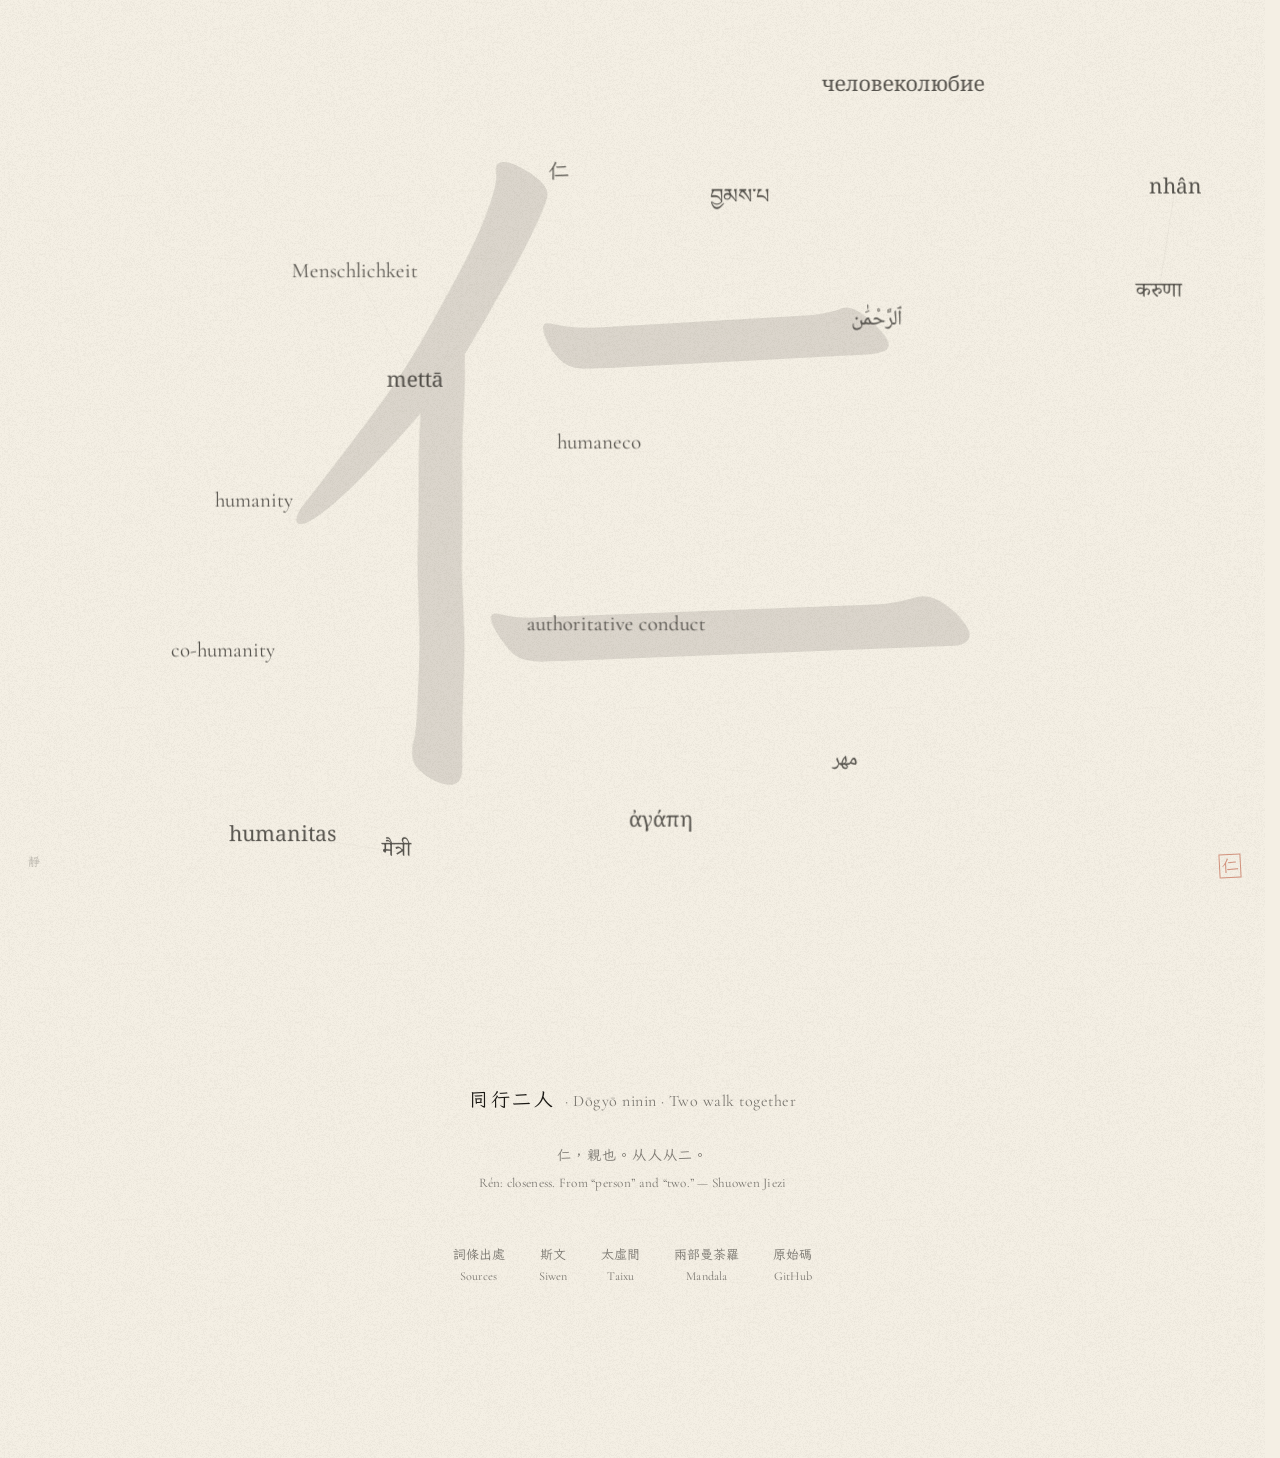
==== commit 3e7eedfe: "接域 oneness.ren：CNAME 與 canonical/og 改回主域 Co-Authored-By: Claude Opus 5.5 <noreply@anthropic.com>" ====
--- a/index.html
+++ b/index.html
@@ -7,21 +7,20 @@
   <meta name="description" content="仁在兩人之間。同行二人，諸語相遇，各自保有其聲。Rén lives between two. Many languages, each with its own voice. Two walk together.">
   <meta name="theme-color" content="#f4efe4" media="(prefers-color-scheme: light)">
   <meta name="theme-color" content="#0e0d0b" media="(prefers-color-scheme: dark)">
-  <!-- 接域 oneness.ren 後改回 https://oneness.ren/ -->
-  <link rel="canonical" href="https://hosuke.github.io/oneness-ren/">
+  <link rel="canonical" href="https://oneness.ren/">
   <meta property="og:type" content="website">
   <meta property="og:locale" content="zh_TW">
   <meta property="og:title" content="仁 · 二人 — oneness.ren">
   <meta property="og:description" content="仁在兩人之間。同行二人。Rén lives between two. Two walk together.">
-  <meta property="og:url" content="https://hosuke.github.io/oneness-ren/">
-  <meta property="og:image" content="https://hosuke.github.io/oneness-ren/assets/og.png">
+  <meta property="og:url" content="https://oneness.ren/">
+  <meta property="og:image" content="https://oneness.ren/assets/og.png">
   <meta property="og:image:width" content="1200">
   <meta property="og:image:height" content="630">
   <meta property="og:image:alt" content="沉在紙下的仁 · Rén beneath the paper">
   <meta name="twitter:card" content="summary_large_image">
   <meta name="twitter:title" content="仁 · 二人 — oneness.ren">
   <meta name="twitter:description" content="仁在兩人之間。同行二人。Rén lives between two. Two walk together.">
-  <meta name="twitter:image" content="https://hosuke.github.io/oneness-ren/assets/og.png">
+  <meta name="twitter:image" content="https://oneness.ren/assets/og.png">
   <link rel="icon" href="data:image/svg+xml,%3Csvg xmlns='http://www.w3.org/2000/svg' viewBox='0 0 48 48'%3E%3Crect x='2' y='2' width='44' height='44' rx='1' fill='%23b8472a'/%3E%3Ctext x='24' y='35' text-anchor='middle' font-size='35' font-family='serif' fill='%23f4efe4'%3E仁%3C/text%3E%3C/svg%3E">
   <link rel="preconnect" href="https://fonts.googleapis.com">
   <link rel="preconnect" href="https://fonts.gstatic.com" crossorigin>
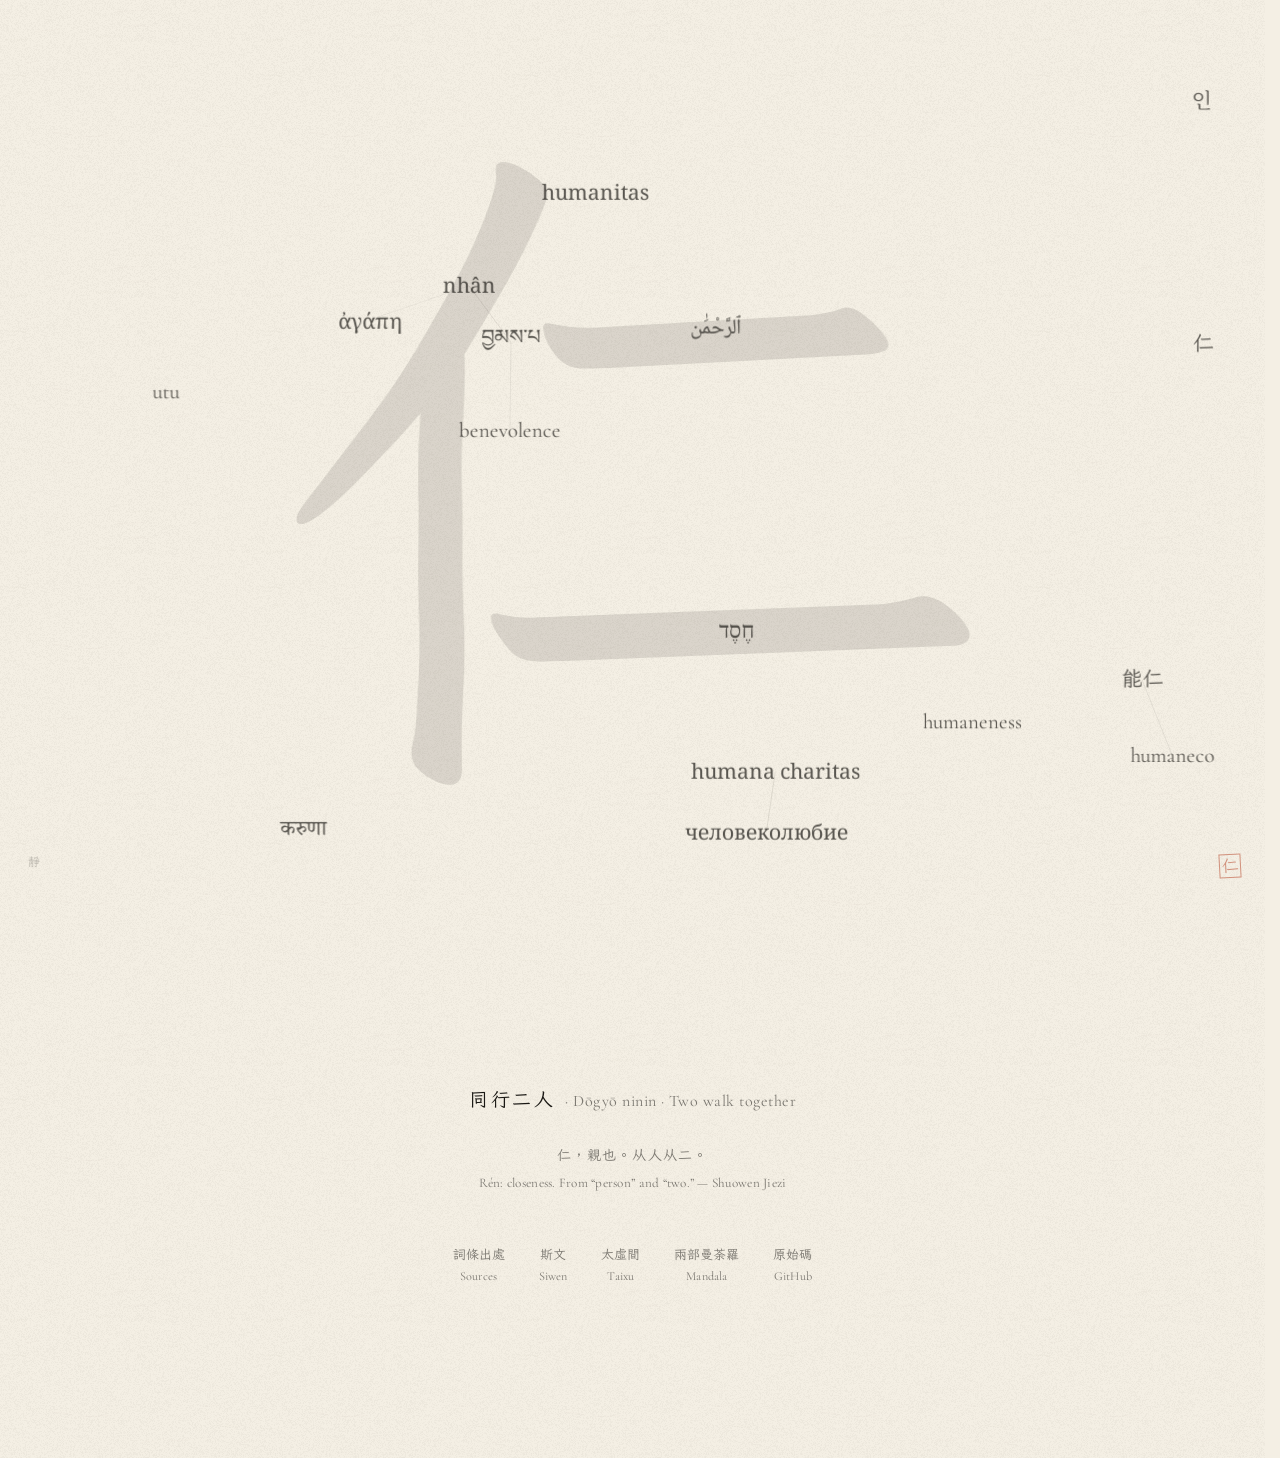
==== commit 1aa02d3f: "卷末曼荼羅連結改為 mandala.oneness.ren Co-Authored-By: Claude Opus 5.5 <noreply@anthropic.com>" ====
--- a/index.html
+++ b/index.html
@@ -50,7 +50,7 @@
       <a href="sources.html">詞條出處<span class="en" lang="en">Sources</span></a>
       <a href="https://siwen.ink/">斯文<span class="en" lang="en">Siwen</span></a>
       <a href="https://taixu.ink/">太虛間<span class="en" lang="en">Taixu</span></a>
-      <a href="https://hosuke.github.io/mandala/">兩部曼荼羅<span class="en" lang="en">Mandala</span></a>
+      <a href="https://mandala.oneness.ren/">兩部曼荼羅<span class="en" lang="en">Mandala</span></a>
       <a href="https://github.com/Hosuke/oneness-ren">原始碼<span class="en" lang="en">GitHub</span></a>
     </nav>
   </footer>
